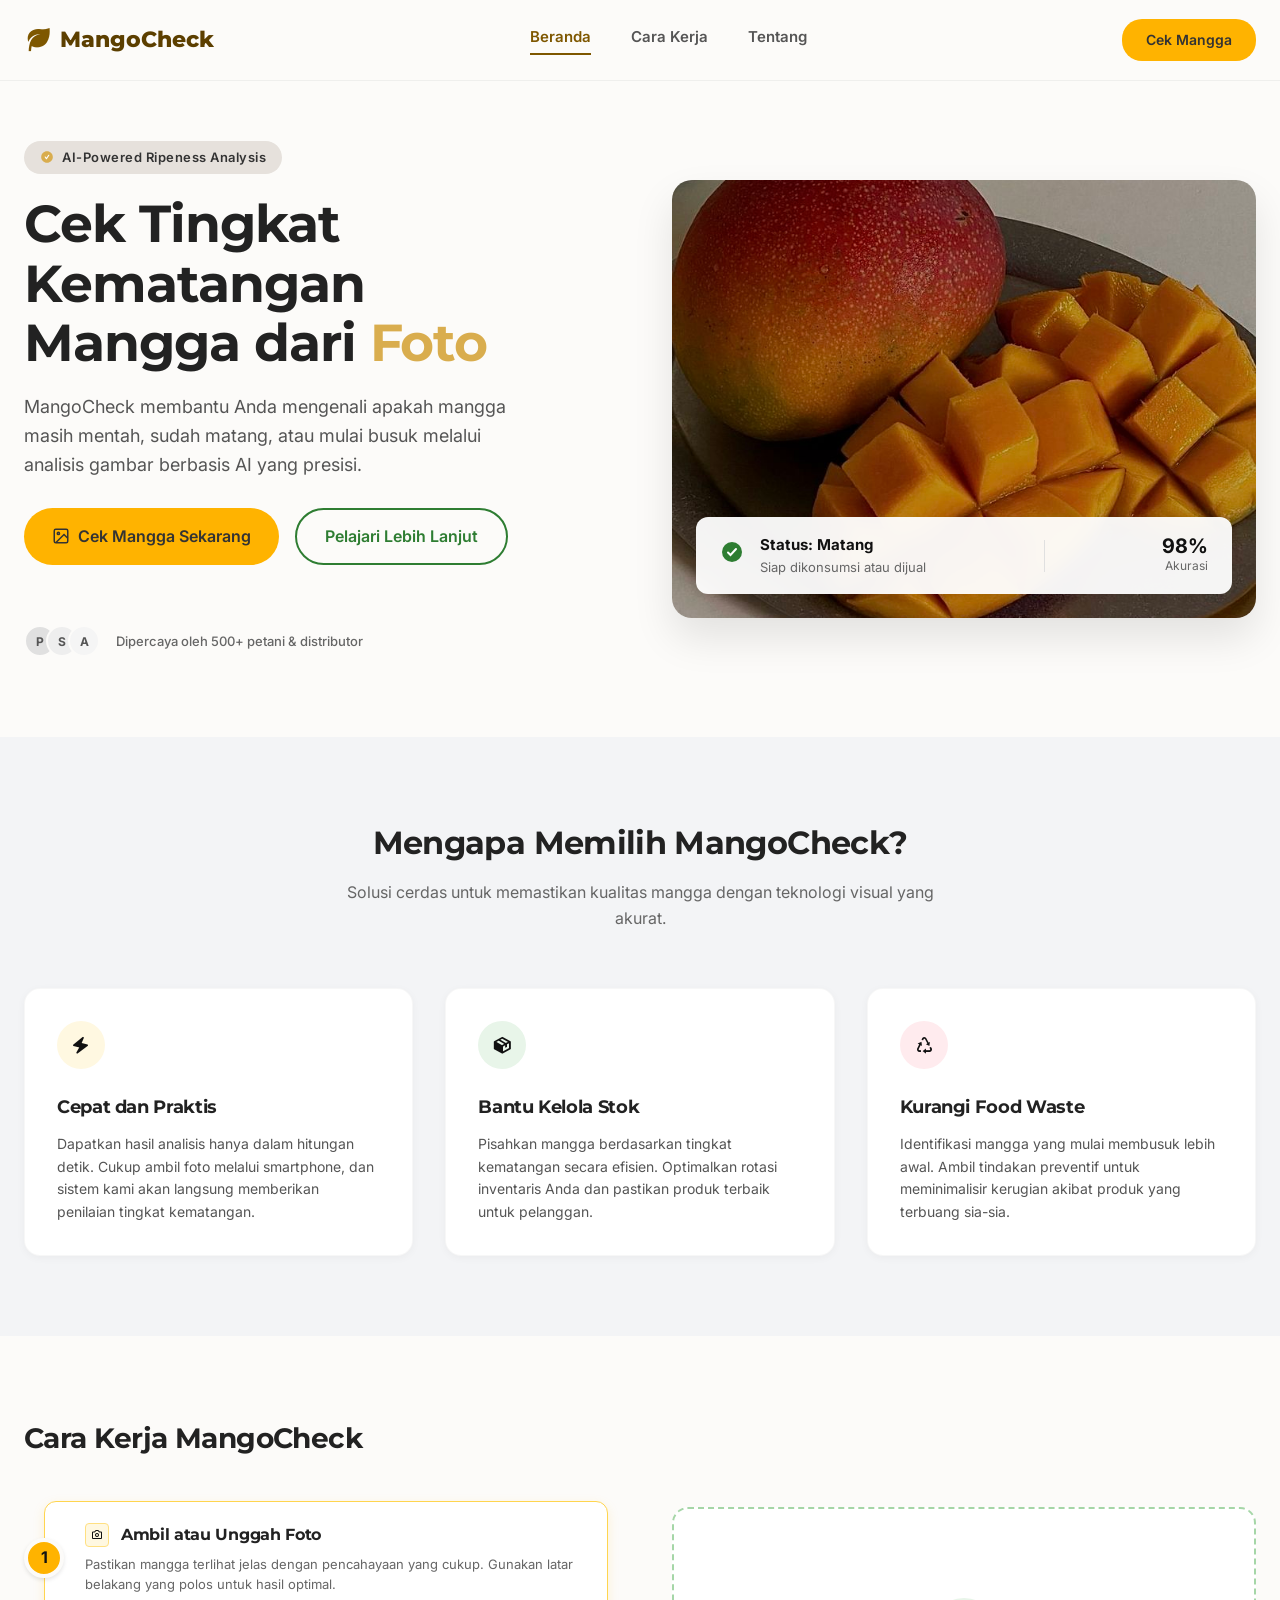
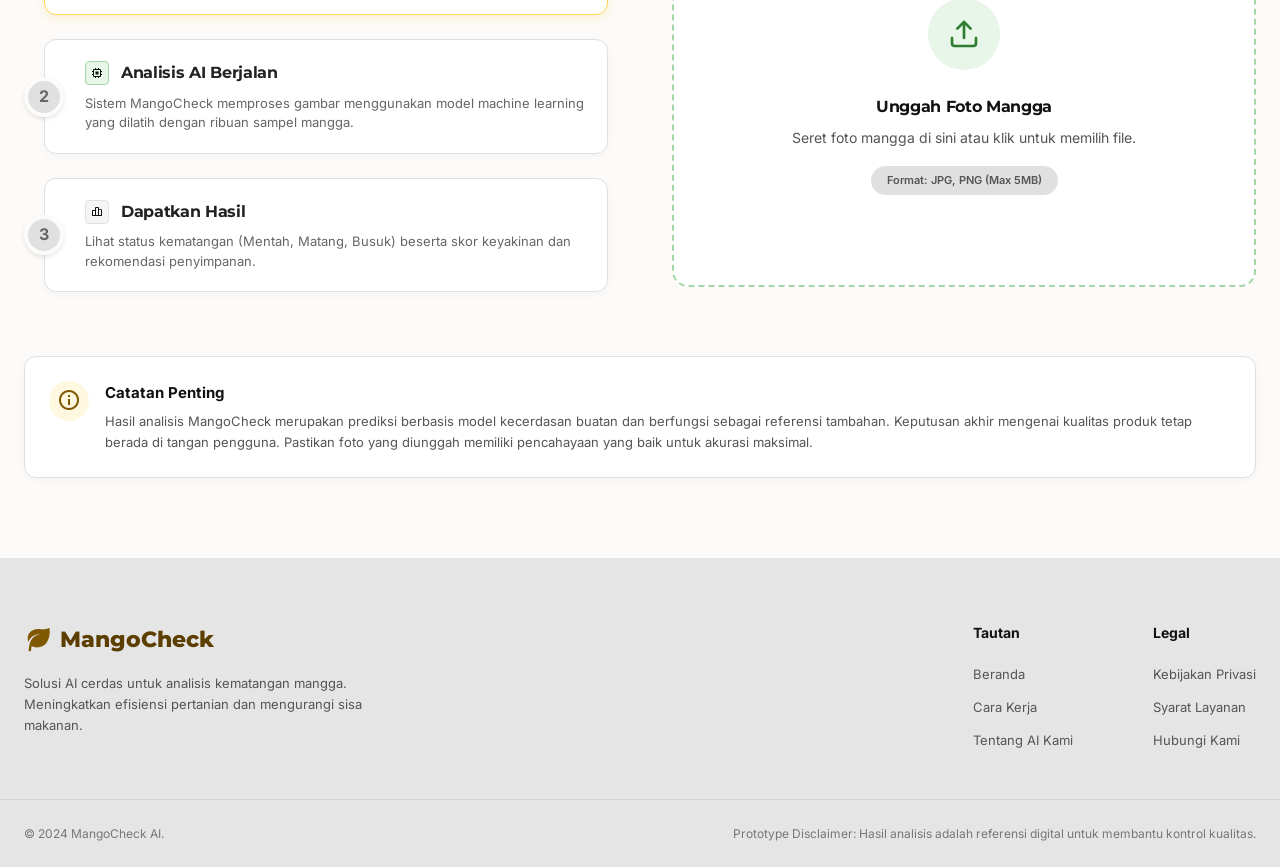
==== Frontend/index.html @ b070ccba "first" ====
<!DOCTYPE html>
<html lang="id">
<head>
    <meta charset="UTF-8">
    <meta name="viewport" content="width=device-width, initial-scale=1.0">
    <title>MangoCheck - Analisis Kematangan Mangga AI</title>
    <link rel="preconnect" href="https://fonts.googleapis.com">
    <link rel="preconnect" href="https://fonts.gstatic.com" crossorigin>
    <link href="https://fonts.googleapis.com/css2?family=Inter:wght@400;500;600;700&family=Montserrat:wght@600;700;800&display=swap" rel="stylesheet">
    <link href="https://unpkg.com/boxicons@2.1.4/css/boxicons.min.css" rel="stylesheet">
    <link rel="stylesheet" href="style.css">
</head>
<body>
    <!-- Header -->
    <header class="header">
        <div class="container header-content">
            <a href="index.html" class="logo">
                <i class='bx bxs-leaf' style='font-size: 28px; color: #7E5700;'></i>
                <span style="color: #5c3f00; font-family: var(--font-heading); font-weight: 800;">MangoCheck</span>
            </a>
            <nav class="nav-links">
                <a href="index.html" class="active">Beranda</a>
                <a href="upload.html">Cara Kerja</a>
                <a href="tentang.html">Tentang</a>
            </nav>
            <a href="upload.html" class="btn btn-primary" style="font-size: 14px; padding: 10px 24px; border-radius: 20px;">Cek Mangga</a>
        </div>
    </header>

    <main>
        <!-- Hero Section -->
        <section class="hero container">
            <div class="hero-text">
                <div class="badge-pill">
                    <svg width="14" height="14" viewBox="0 0 24 24" fill="none"><path d="M12 22C17.5228 22 22 17.5228 22 12C22 6.47715 17.5228 2 12 2C6.47715 2 2 6.47715 2 12C2 17.5228 6.47715 22 12 22Z" fill="#d9ad4e"/><path d="M15 9L11 15L9 12" stroke="#fff" stroke-width="2" stroke-linecap="round" stroke-linejoin="round"/></svg>
                    <span>AI-Powered Ripeness Analysis</span>
                </div>
                <h1>Cek Tingkat Kematangan<br>Mangga dari <span class="highlight-text">Foto</span></h1>
                <p>MangoCheck membantu Anda mengenali apakah mangga masih mentah, sudah matang, atau mulai busuk melalui analisis gambar berbasis AI yang presisi.</p>
                <div class="hero-buttons">
                    <a href="upload.html" class="btn btn-primary btn-icon" style="border-radius: 30px;">
                        <svg width="18" height="18" viewBox="0 0 24 24" fill="none" stroke="currentColor" stroke-width="2"><rect x="3" y="3" width="18" height="18" rx="2" ry="2"></rect><circle cx="8.5" cy="8.5" r="1.5"></circle><polyline points="21 15 16 10 5 21"></polyline></svg>
                        Cek Mangga Sekarang
                    </a>
                    <a href="tentang.html" class="btn btn-secondary" style="border-radius: 30px;">Pelajari Lebih Lanjut</a>
                </div>
                
                <div class="trusted-by">
                    <div class="avatars">
                        <div class="avatar">P</div>
                        <div class="avatar">S</div>
                        <div class="avatar">A</div>
                    </div>
                    <span>Dipercaya oleh 500+ petani & distributor</span>
                </div>
            </div>
            
            <div class="hero-image-wrapper">
                <div class="hero-image">
                    <img src="mango-gallery1.jpeg" alt="Mangga Segar">
                    <div class="floating-badge-wide">
                        <div class="badge-wide-left">
                            <div class="status-icon"><svg viewBox="0 0 24 24" fill="none"><circle cx="12" cy="12" r="10" fill="#2E7D32"/><path d="M8 12.5L10.5 15L16 9" stroke="white" stroke-width="2" stroke-linecap="round"/></svg></div>
                            <div class="status-text">
                                <strong>Status: Matang</strong>
                                <span>Siap dikonsumsi atau dijual</span>
                            </div>
                        </div>
                        <div class="badge-wide-divider"></div>
                        <div class="badge-wide-right">
                            <strong>98%</strong>
                            <span>Akurasi</span>
                        </div>
                    </div>
                </div>
            </div>
        </section>

        <!-- Features Section -->
        <section class="features-wrapper">
            <div class="features container">
                <div class="section-header">
                    <h2>Mengapa Memilih MangoCheck?</h2>
                    <p>Solusi cerdas untuk memastikan kualitas mangga dengan teknologi visual yang akurat.</p>
                </div>
                <div class="feature-grid">
                <div class="feature-card">
                    <div class="icon-box yellow">
                        <i class='bx bxs-zap'></i>
                    </div>
                    <h3>Cepat dan Praktis</h3>
                    <p>Dapatkan hasil analisis hanya dalam hitungan detik. Cukup ambil foto melalui smartphone, dan sistem kami akan langsung memberikan penilaian tingkat kematangan.</p>
                </div>
                <div class="feature-card">
                    <div class="icon-box green">
                        <i class='bx bxs-package'></i>
                    </div>
                    <h3>Bantu Kelola Stok</h3>
                    <p>Pisahkan mangga berdasarkan tingkat kematangan secara efisien. Optimalkan rotasi inventaris Anda dan pastikan produk terbaik untuk pelanggan.</p>
                </div>
                <div class="feature-card">
                    <div class="icon-box red">
                        <i class='bx bx-recycle'></i>
                    </div>
                    <h3>Kurangi Food Waste</h3>
                    <p>Identifikasi mangga yang mulai membusuk lebih awal. Ambil tindakan preventif untuk meminimalisir kerugian akibat produk yang terbuang sia-sia.</p>
                </div>
            </div>    </div>
                </div>
            </div>
        </section>

        <!-- How It Works Summary -->
        <section class="how-it-works container">
            <div class="section-header left-align" style="margin-bottom: 40px;">
                <h2 style="font-size: 28px;">Cara Kerja MangoCheck</h2>
            </div>
            <div class="upload-container">
                <div class="steps-cards-list">
                    <!-- Step 1 -->
                    <div class="step-card-wrapper active">
                        <div class="step-card-circle active">1</div>
                        <div class="step-card">
                            <div class="step-card-header">
                                <div class="step-small-icon yellow"><i class='bx bx-camera'></i></div>
                                <h4>Ambil atau Unggah Foto</h4>
                            </div>
                            <p>Pastikan mangga terlihat jelas dengan pencahayaan yang cukup. Gunakan latar belakang yang polos untuk hasil optimal.</p>
                        </div>
                    </div>
                    <!-- Step 2 -->
                    <div class="step-card-wrapper">
                        <div class="step-card-circle">2</div>
                        <div class="step-card">
                            <div class="step-card-header">
                                <div class="step-small-icon green"><i class='bx bx-chip'></i></div>
                                <h4>Analisis AI Berjalan</h4>
                            </div>
                            <p>Sistem MangoCheck memproses gambar menggunakan model machine learning yang dilatih dengan ribuan sampel mangga.</p>
                        </div>
                    </div>
                    <!-- Step 3 -->
                    <div class="step-card-wrapper">
                        <div class="step-card-circle">3</div>
                        <div class="step-card">
                            <div class="step-card-header">
                                <div class="step-small-icon gray"><i class='bx bx-bar-chart-alt-2'></i></div>
                                <h4>Dapatkan Hasil</h4>
                            </div>
                            <p>Lihat status kematangan (Mentah, Matang, Busuk) beserta skor keyakinan dan rekomendasi penyimpanan.</p>
                        </div>
                    </div>
                </div>
                
                <div class="upload-area" id="dropzone" onclick="window.location.href='upload.html'" style="cursor: pointer;">
                    <div class="upload-placeholder">
                        <div class="upload-icon">
                            <svg width="32" height="32" viewBox="0 0 24 24" fill="none" stroke="#2E7D32" stroke-width="2" stroke-linecap="round" stroke-linejoin="round"><path d="M21 15v4a2 2 0 0 1-2 2H5a2 2 0 0 1-2-2v-4"></path><polyline points="17 8 12 3 7 8"></polyline><line x1="12" y1="3" x2="12" y2="15"></line></svg>
                        </div>
                        <h3 style="font-size: 16px; margin-bottom: 8px;">Unggah Foto Mangga</h3>
                        <p style="font-size: 14px; margin-bottom: 16px; color: #555;">Seret foto mangga di sini atau klik untuk memilih file.</p>
                        <span class="format-hint">Format: JPG, PNG (Max 5MB)</span>
                    </div>
                </div>
            </div>
            
            <div class="info-banner" style="margin-top: 64px;">
                <div class="info-icon">
                    <i class='bx bx-info-circle' style='font-size: 24px; color: #7E5700;'></i>
                </div>
                <div class="info-text">
                    <strong>Catatan Penting</strong>
                    <p>Hasil analisis MangoCheck merupakan prediksi berbasis model kecerdasan buatan dan berfungsi sebagai referensi tambahan. Keputusan akhir mengenai kualitas produk tetap berada di tangan pengguna. Pastikan foto yang diunggah memiliki pencahayaan yang baik untuk akurasi maksimal.</p>
                </div>
            </div>
        </section>
    </main>

    <!-- Footer -->
    <footer class="footer">
        <div class="container footer-content">
            <div class="footer-brand">
                <a href="index.html" class="logo">
                    <i class='bx bxs-leaf' style='font-size: 28px; color: #7E5700;'></i>
                    <span style="color: #5c3f00; font-family: var(--font-heading); font-weight: 800;">MangoCheck</span>
                </a>
                <p>Solusi AI cerdas untuk analisis kematangan mangga. Meningkatkan efisiensi pertanian dan mengurangi sisa makanan.</p>
            </div>
            <div class="footer-links">
                <div class="link-group">
                    <strong>Tautan</strong>
                    <a href="index.html">Beranda</a>
                    <a href="upload.html">Cara Kerja</a>
                    <a href="tentang.html">Tentang AI Kami</a>
                </div>
                <div class="link-group">
                    <strong>Legal</strong>
                    <a href="#">Kebijakan Privasi</a>
                    <a href="#">Syarat Layanan</a>
                    <a href="#">Hubungi Kami</a>
                </div>
            </div>
        </div>
        <div class="container footer-bottom">
            <p>&copy; 2024 MangoCheck AI.</p>
            <p class="disclaimer">Prototype Disclaimer: Hasil analisis adalah referensi digital untuk membantu kontrol kualitas.</p>
        </div>
    </footer>
</body>
</html>
---- Frontend/style.css ----
/* style.css */
:root {
  --surface: #FCFBF9; /* Sangat terang beige/warm gray untuk background utama */
  --surface-container-low: #F3F4F6; /* Abu-abu muda untuk section features */
  --surface-container: #f0eded;
  --on-surface: #111111;
  
  --primary: #FFB300;
  --on-primary: #333333;
  
  --secondary: #2E7D32;
  --on-secondary: #ffffff;
  
  --error: #C62828;
  --error-bg: #FFEBEE;
  
  /* Status Colors */
  --status-unripe-bg: #E0E0E0;
  --status-unripe-text: #616161;
  --status-ripe-bg: #E8F5E9;
  --status-ripe-text: #2E7D32;
  --status-rotten-bg: #FFEBEE;
  --status-rotten-text: #C62828;
  
  /* Typography */
  --font-heading: 'Montserrat', sans-serif;
  --font-body: 'Inter', sans-serif;
  
  /* Spacing */
  --container-max: 1280px;
  --gutter: 24px;
  --section-gap: 80px;
  
  /* Radii */
  --radius-sm: 8px;
  --radius-lg: 16px;
  --radius-full: 9999px;
  
  /* Shadows */
  --shadow-sm: 0 2px 8px rgba(0, 0, 0, 0.04);
  --shadow-ambient: 0 4px 20px rgba(0, 0, 0, 0.06);
  --shadow-hover: 0 12px 32px rgba(0, 0, 0, 0.08);
}

* { box-sizing: border-box; margin: 0; padding: 0; }

body {
  font-family: var(--font-body);
  color: var(--on-surface);
  background-color: var(--surface);
  line-height: 1.6;
  -webkit-font-smoothing: antialiased;
}

h1, h2, h3, h4, .page-title {
  font-family: var(--font-heading);
  font-weight: 700;
  letter-spacing: -0.02em;
}

.container {
  max-width: var(--container-max);
  margin: 0 auto;
  padding: 0 var(--gutter);
}

.hidden { display: none !important; }

/* Header */
.header {
  background-color: rgba(252, 251, 249, 0.9);
  backdrop-filter: blur(10px);
  position: sticky;
  top: 0;
  z-index: 100;
  border-bottom: 1px solid rgba(0,0,0,0.05);
}

.header-content {
  display: flex;
  align-items: center;
  justify-content: space-between;
  height: 80px;
}

.logo {
  display: flex;
  align-items: center;
  gap: 8px;
  text-decoration: none;
  font-size: 22px;
}

.nav-links {
  display: flex;
  gap: 40px;
}

.nav-links a {
  text-decoration: none;
  color: #555;
  font-weight: 600;
  font-size: 15px;
  border-bottom: 2px solid transparent;
  padding-bottom: 4px;
  transition: all 0.2s;
}

.nav-links a:hover, .nav-links a.active {
  color: #7E5700;
  border-color: #7E5700;
}

/* Buttons */
.btn {
  font-family: var(--font-body);
  font-weight: 600;
  font-size: 16px;
  padding: 14px 28px;
  cursor: pointer;
  border: none;
  transition: transform 0.2s, box-shadow 0.2s;
  display: inline-flex;
  align-items: center;
  justify-content: center;
  gap: 8px;
  text-decoration: none;
}

.btn:hover {
  transform: translateY(-2px);
  box-shadow: var(--shadow-ambient);
}

.btn-primary {
  background-color: var(--primary);
  color: var(--on-primary);
}

.btn-secondary {
  background-color: transparent;
  border: 2px solid var(--secondary);
  color: var(--secondary);
}

.btn-sm {
  padding: 10px 20px;
  font-size: 14px;
  border-radius: 20px;
}

/* Hero Section */
.hero {
  display: grid;
  grid-template-columns: 1fr 1fr;
  gap: 64px;
  align-items: center;
  padding-top: 60px;
  padding-bottom: 80px;
}

.hero-text {
  display: flex;
  flex-direction: column;
  gap: 20px;
  align-items: flex-start;
}

.badge-pill {
  display: inline-flex;
  align-items: center;
  gap: 8px;
  background-color: #E6E1DC;
  color: #333;
  padding: 6px 16px;
  border-radius: var(--radius-full);
  font-size: 13px;
  font-weight: 600;
  letter-spacing: 0.5px;
}

.hero-text h1 {
  font-size: 52px;
  line-height: 1.15;
  color: #222;
}

.hero-text h1 .highlight-text {
  color: #d9ad4e;
}

.hero-text p {
  font-size: 18px;
  color: #555;
  max-width: 500px;
  margin-bottom: 8px;
  line-height: 1.6;
}

.hero-buttons {
  display: flex;
  gap: 16px;
  margin-bottom: 24px;
}

.trusted-by {
  display: flex;
  align-items: center;
  gap: 16px;
  margin-top: 16px;
}

.avatars {
  display: flex;
}

.avatar {
  width: 32px;
  height: 32px;
  border-radius: 50%;
  background-color: #ddd;
  border: 2px solid var(--surface);
  margin-left: -10px;
  display: flex;
  align-items: center;
  justify-content: center;
  font-size: 12px;
  font-weight: bold;
  color: #555;
}
.avatar:first-child { margin-left: 0; background-color: #E0E0E0; }
.avatar:nth-child(2) { background-color: #EEEEEE; }
.avatar:nth-child(3) { background-color: #F5F5F5; }

.trusted-by span {
  font-size: 13px;
  color: #666;
  font-weight: 500;
}

.hero-image-wrapper {
  position: relative;
}

.hero-image {
  position: relative;
  border-radius: 20px;
  overflow: hidden;
  box-shadow: 0 20px 40px rgba(0,0,0,0.1);
}

.hero-image img {
  width: 100%;
  height: 100%;
  object-fit: cover;
  display: block;
  aspect-ratio: 4/3;
}

.floating-badge-wide {
  position: absolute;
  bottom: 24px;
  left: 24px;
  right: 24px;
  background: rgba(255,255,255,0.95);
  backdrop-filter: blur(10px);
  padding: 16px 24px;
  border-radius: 12px;
  display: flex;
  align-items: center;
  justify-content: space-between;
  box-shadow: var(--shadow-sm);
}

.badge-wide-left {
  display: flex;
  align-items: center;
  gap: 16px;
}

.status-icon svg { width: 24px; height: 24px; }

.status-text {
  display: flex;
  flex-direction: column;
}

.status-text strong { font-size: 15px; color: #111; }
.status-text span { font-size: 13px; color: #666; }

.badge-wide-divider {
  width: 1px;
  height: 32px;
  background-color: #E0E0E0;
  margin: 0 16px;
}

.badge-wide-right {
  text-align: right;
  display: flex;
  flex-direction: column;
}

.badge-wide-right strong { font-size: 20px; color: #111; line-height: 1; }
.badge-wide-right span { font-size: 12px; color: #666; }

/* Features */
.features-wrapper {
  background-color: var(--surface-container-low);
  padding: 80px 0;
}

.section-header {
  text-align: center;
  margin-bottom: 56px;
  max-width: 600px;
  margin-inline: auto;
}

.section-header.left-align {
  text-align: left;
  margin-inline: 0;
}

.section-header h2 {
  font-size: 32px;
  color: #222;
  margin-bottom: 12px;
}
.section-header p {
  color: #666;
}

.feature-grid {
  display: grid;
  grid-template-columns: repeat(3, 1fr);
  gap: 32px;
}

.feature-card {
  background: white;
  padding: 32px;
  border-radius: 16px;
  box-shadow: var(--shadow-sm);
  transition: transform 0.2s, box-shadow 0.2s;
  border: 1px solid rgba(0,0,0,0.03);
}

.feature-card:hover {
  transform: translateY(-4px);
  box-shadow: var(--shadow-ambient);
}

.icon-box {
  width: 48px;
  height: 48px;
  border-radius: 50%;
  display: flex;
  align-items: center;
  justify-content: center;
  font-size: 20px;
  margin-bottom: 24px;
}
.icon-box.yellow { background-color: #FFF8E1; }
.icon-box.green { background-color: #E8F5E9; }
.icon-box.red { background-color: #FFEBEE; }

.feature-card h3 {
  font-size: 18px;
  margin-bottom: 12px;
  color: #222;
}
.feature-card p {
  font-size: 14px;
  color: #555;
  line-height: 1.6;
}

/* How It Works & Upload */
.how-it-works {
  padding-top: 80px;
  padding-bottom: 80px;
}

.upload-container {
  display: grid;
  grid-template-columns: 1fr 1fr;
  gap: 64px;
  align-items: center;
}

.steps-cards-list {
  display: flex;
  flex-direction: column;
  gap: 24px;
  position: relative;
}

.step-card-wrapper {
  display: flex;
  align-items: center;
  position: relative;
  margin-left: 20px;
}

.step-card-circle {
  position: absolute;
  left: -20px;
  width: 40px;
  height: 40px;
  border-radius: 50%;
  background-color: #E0E0E0;
  color: #666;
  display: flex;
  align-items: center;
  justify-content: center;
  font-weight: 700;
  font-size: 16px;
  z-index: 2;
  box-shadow: 0 2px 4px rgba(0,0,0,0.1);
  border: 4px solid var(--surface);
}

.step-card-circle.active {
  background-color: var(--primary);
  color: #111;
}

.step-card {
  background: white;
  border: 1px solid #E0E0E0;
  border-radius: 12px;
  padding: 20px 20px 20px 40px; /* Extra padding on left for circle */
  width: 100%;
  box-shadow: var(--shadow-sm);
  transition: all 0.2s;
}

.step-card-wrapper.active .step-card {
  border-color: #FFD54F;
  box-shadow: 0 4px 12px rgba(255, 179, 0, 0.15);
}

.step-card-header {
  display: flex;
  align-items: center;
  gap: 12px;
  margin-bottom: 8px;
}

.step-small-icon {
  width: 24px;
  height: 24px;
  border-radius: 4px;
  display: flex;
  align-items: center;
  justify-content: center;
  font-size: 12px;
}
.step-small-icon.yellow { background-color: #FFF8E1; border: 1px solid #FFE082; }
.step-small-icon.green { background-color: #E8F5E9; border: 1px solid #A5D6A7; }
.step-small-icon.gray { background-color: #F5F5F5; border: 1px solid #E0E0E0; }

.step-card h4 {
  font-size: 16px;
  color: #222;
}

.step-card p {
  color: #666;
  font-size: 13px;
  line-height: 1.5;
}

.upload-area {
  background-color: white;
  border: 2px dashed #A5D6A7;
  border-radius: 16px;
  display: flex;
  flex-direction: column;
  align-items: center;
  justify-content: center;
  padding: 48px 32px;
  text-align: center;
  transition: all 0.2s;
  min-height: 380px;
  position: relative;
}

.upload-area:hover, .upload-area.dragover {
  background-color: #F1F8E9;
  border-color: var(--secondary);
}

.upload-icon {
  background-color: #E8F5E9;
  width: 72px;
  height: 72px;
  border-radius: 50%;
  display: flex;
  align-items: center;
  justify-content: center;
  margin: 0 auto 24px;
}

.format-hint {
  display: inline-block;
  background-color: #E0E0E0;
  padding: 6px 16px;
  border-radius: 20px;
  font-size: 11px;
  font-weight: 600;
  color: #555;
}

.preview-area {
  width: 100%;
  height: 100%;
  display: flex;
  flex-direction: column;
  align-items: center;
  justify-content: center;
}

.preview-area img {
  max-width: 100%;
  max-height: 280px;
  border-radius: 8px;
  object-fit: contain;
  box-shadow: var(--shadow-sm);
}

/* Loading State */
.loading-area {
  display: flex;
  flex-direction: column;
  align-items: center;
  justify-content: center;
}

.spinner {
  width: 48px;
  height: 48px;
  border: 4px solid var(--surface-container);
  border-top-color: var(--secondary);
  border-radius: 50%;
  animation: spin 1s linear infinite;
}

@keyframes spin { 100% { transform: rotate(360deg); } }

/* Info Banner */
.info-banner {
  background-color: white;
  border: 1px solid #E0E0E0;
  border-radius: 12px;
  padding: 24px;
  display: flex;
  gap: 16px;
  box-shadow: var(--shadow-sm);
}

.info-banner .info-icon {
  background-color: #FFF8E1;
  width: 40px;
  height: 40px;
  border-radius: 50%;
  display: flex;
  align-items: center;
  justify-content: center;
  flex-shrink: 0;
}

.info-text strong { display: block; margin-bottom: 6px; font-size: 15px; }
.info-text p { font-size: 13px; color: #555; line-height: 1.6; }

/* Result View */
.btn-back {
  background: none;
  border: none;
  display: flex;
  align-items: center;
  gap: 8px;
  font-family: var(--font-body);
  font-weight: 600;
  color: #555;
  cursor: pointer;
  padding: 24px 0 16px;
}

.result-layout {
  display: grid;
  grid-template-columns: 1fr 1fr;
  gap: 48px;
  margin-bottom: 48px;
}

.result-image-card {
  border-radius: 16px;
  overflow: hidden;
  box-shadow: var(--shadow-ambient);
  background-color: white;
  display: flex;
  align-items: center;
  justify-content: center;
  padding: 16px;
}

.result-image-card img {
  width: 100%;
  max-height: 440px;
  object-fit: contain;
  border-radius: 8px;
}

.result-details {
  display: flex;
  flex-direction: column;
  gap: 24px;
}

.analysis-card {
  background: white;
  border-radius: 16px;
  padding: 32px;
  border: 1px solid rgba(0,0,0,0.05);
  box-shadow: var(--shadow-ambient);
}

.status-header { margin-bottom: 32px; }

.label {
  display: block;
  font-size: 13px;
  font-weight: 600;
  color: #777;
  margin-bottom: 12px;
  text-transform: uppercase;
  letter-spacing: 0.5px;
}

.status-badge {
  display: inline-flex;
  align-items: center;
  gap: 8px;
  padding: 8px 20px;
  border-radius: var(--radius-full);
  font-weight: 700;
  font-size: 22px;
  font-family: var(--font-heading);
}

.status-badge.ripe { background-color: var(--status-ripe-bg); color: var(--status-ripe-text); }
.status-badge.unripe { background-color: var(--status-unripe-bg); color: var(--status-unripe-text); }
.status-badge.rotten { background-color: var(--status-rotten-bg); color: var(--status-rotten-text); }

.confidence-section {
  border-top: 1px solid #E0E0E0;
  padding-top: 24px;
}

.confidence-header {
  display: flex;
  justify-content: space-between;
  align-items: baseline;
  margin-bottom: 16px;
}

.data-num {
  font-family: var(--font-body);
  font-size: 24px;
  font-weight: 700;
  color: var(--secondary);
}

.progress-track {
  width: 100%;
  height: 10px;
  background-color: #E0E0E0;
  border-radius: var(--radius-full);
  overflow: hidden;
}

.progress-fill {
  height: 100%;
  background-color: var(--secondary);
  border-radius: var(--radius-full);
  transition: width 1s ease-out;
}

.recommendations-grid {
  display: grid;
  grid-template-columns: 1fr;
  gap: 16px;
}

.rec-card {
  background: white;
  border: 1px solid rgba(0,0,0,0.05);
  border-radius: 12px;
  padding: 20px;
  display: flex;
  gap: 16px;
  box-shadow: var(--shadow-sm);
}

.rec-icon {
  width: 40px;
  height: 40px;
  background-color: #FFF8E1;
  border-radius: 8px;
  display: flex;
  align-items: center;
  justify-content: center;
  font-size: 20px;
  flex-shrink: 0;
}

.rec-content strong {
  display: block;
  font-size: 15px;
  margin-bottom: 6px;
  color: #222;
}

.rec-content p {
  font-size: 14px;
  color: #666;
  line-height: 1.5;
}

.alert-warning {
  background-color: #FFF3E0;
  border: 1px solid #FFCC80;
  border-radius: 8px;
  padding: 16px;
  display: flex;
  gap: 12px;
  color: #E65100;
}
.alert-warning strong {
  display: block;
  margin-bottom: 4px;
  font-size: 14px;
}
.alert-warning p { font-size: 13px; }

/* Footer */
.footer {
  background-color: #E5E5E5;
  padding: 64px 0 24px;
}

.footer-content {
  display: grid;
  grid-template-columns: 1fr 2fr;
  gap: 64px;
  margin-bottom: 48px;
}

.footer-brand .logo {
  margin-bottom: 16px;
  color: #333;
}

.footer-brand p {
  color: #555;
  font-size: 13px;
  line-height: 1.6;
}

.footer-links {
  display: flex;
  gap: 80px;
  justify-content: flex-end;
}

.link-group {
  display: flex;
  flex-direction: column;
  gap: 12px;
}

.link-group strong {
  margin-bottom: 8px;
  color: #111;
  font-size: 14px;
}

.link-group a {
  text-decoration: none;
  color: #555;
  font-size: 13px;
}

.link-group a:hover { color: var(--primary); }

.footer-bottom {
  border-top: 1px solid #D4D4D4;
  padding-top: 24px;
  display: flex;
  justify-content: space-between;
  font-size: 12px;
  color: #777;
}

/* Utils */
.text-center { text-align: center; }

/* Responsive Grid */
.steps-grid {
  display: grid;
  grid-template-columns: repeat(4, 1fr);
  gap: 24px;
}

/* Media Queries */
@media (max-width: 900px) {
  .hero, .upload-container, .result-layout, .footer-content {
    grid-template-columns: 1fr;
    gap: 40px;
  }
  
  .feature-grid { grid-template-columns: 1fr; gap: 24px; }
  .steps-grid { grid-template-columns: repeat(2, 1fr); }
  
  .hero-text h1 { font-size: 40px; }
  .footer-links { justify-content: flex-start; gap: 40px; }
}

@media (max-width: 600px) {
  .nav-links { display: none; }
  .steps-grid { grid-template-columns: 1fr; }
  .hero-buttons { flex-direction: column; width: 100%; }
  .hero-buttons .btn { width: 100%; }
  
  .footer-bottom {
    flex-direction: column;
    gap: 12px;
    align-items: center;
    text-align: center;
  }
}

/* Page Specific Utility Overrides */
.page-upload .upload-container-standalone {
  width: 100%;
  max-width: 800px;
  margin: 0 auto;
}
.page-tentang .hero {
  padding-top: 0;
  padding-bottom: 0;
}
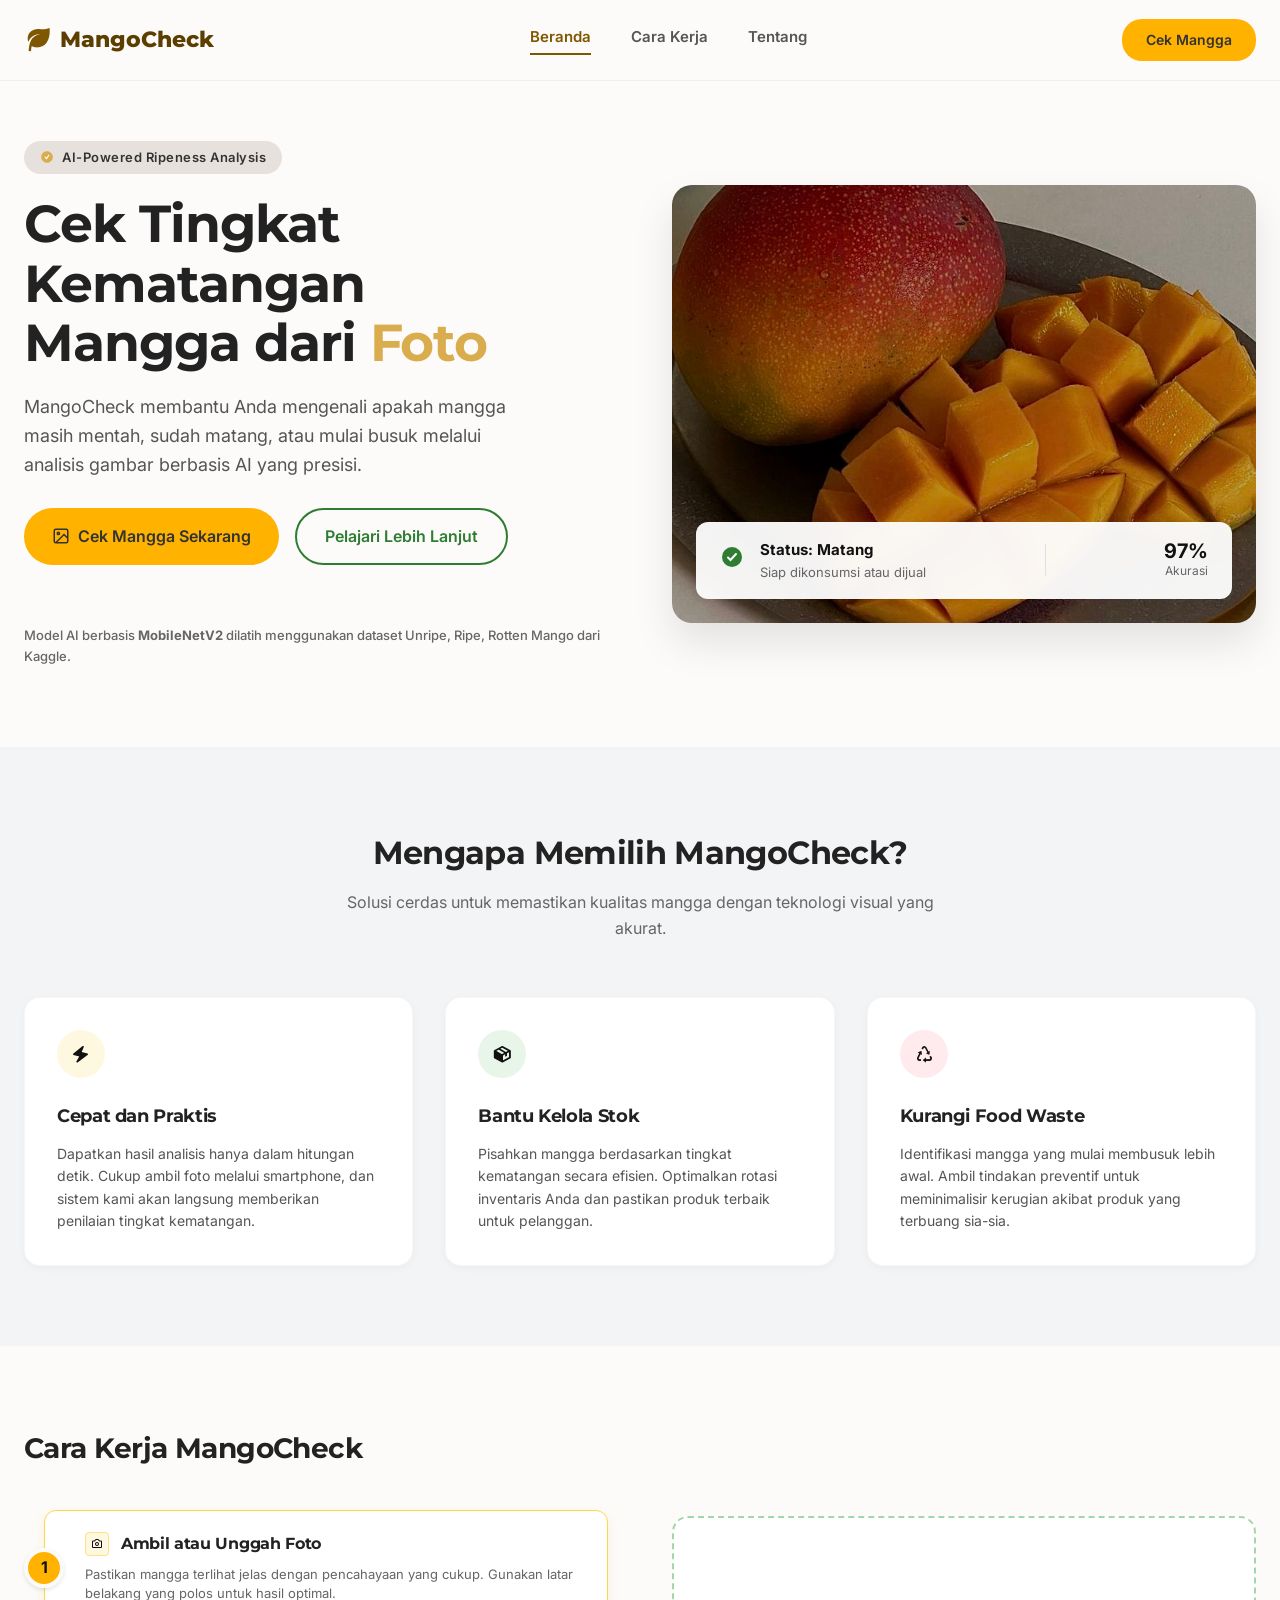
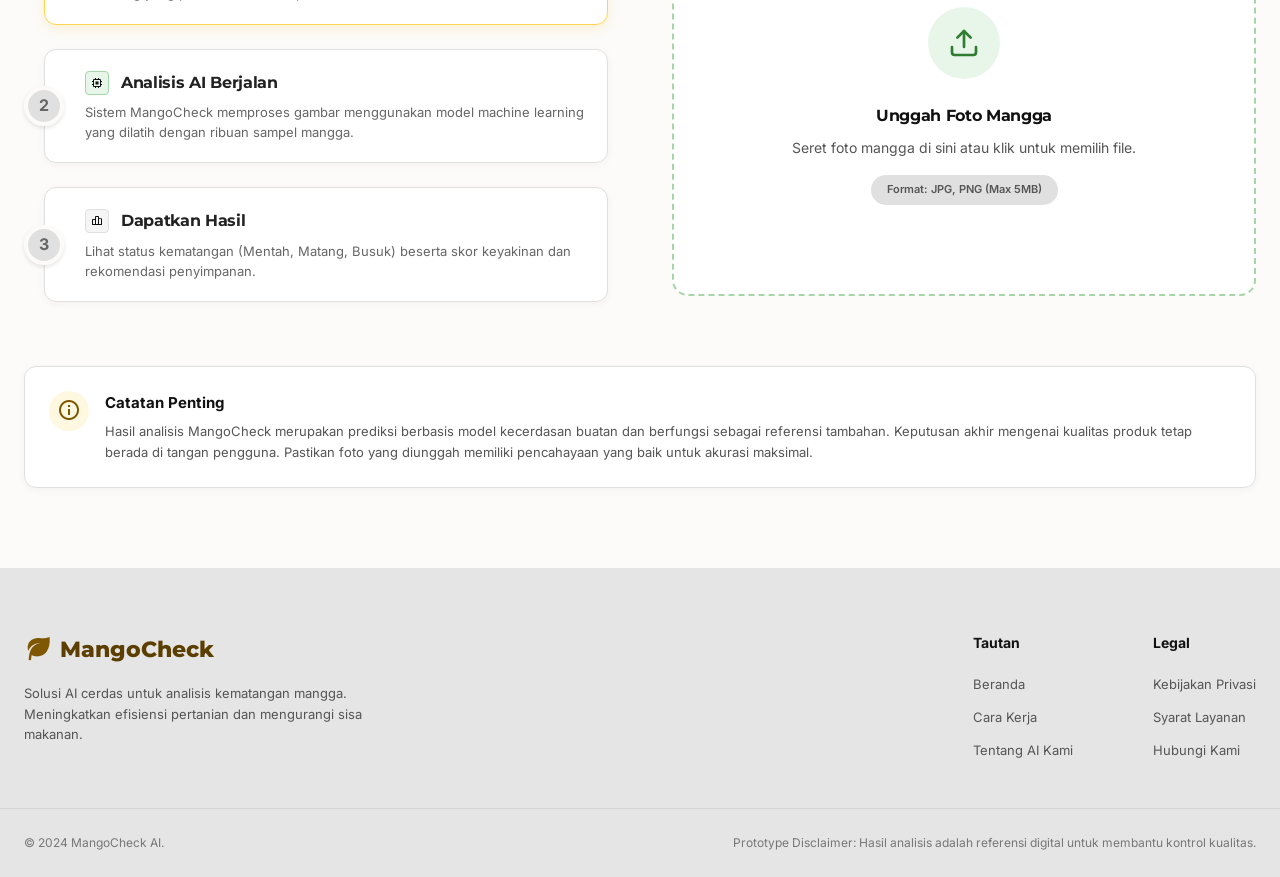
==== commit c5c43e09: "update" ====
--- a/Frontend/index.html
+++ b/Frontend/index.html
@@ -46,12 +46,7 @@
                 </div>
                 
                 <div class="trusted-by">
-                    <div class="avatars">
-                        <div class="avatar">P</div>
-                        <div class="avatar">S</div>
-                        <div class="avatar">A</div>
-                    </div>
-                    <span>Dipercaya oleh 500+ petani & distributor</span>
+                    <span>Model AI berbasis <strong>MobileNetV2</strong> dilatih menggunakan dataset <a href="https://www.kaggle.com/datasets/adrinbd/unripe-ripe-rotten-mango" target="_blank" style="color:var(--primary-color); text-decoration:none;">Unripe, Ripe, Rotten Mango</a> dari Kaggle.</span>
                 </div>
             </div>
             
@@ -68,7 +63,7 @@
                         </div>
                         <div class="badge-wide-divider"></div>
                         <div class="badge-wide-right">
-                            <strong>98%</strong>
+                            <strong>97%</strong>
                             <span>Akurasi</span>
                         </div>
                     </div>
